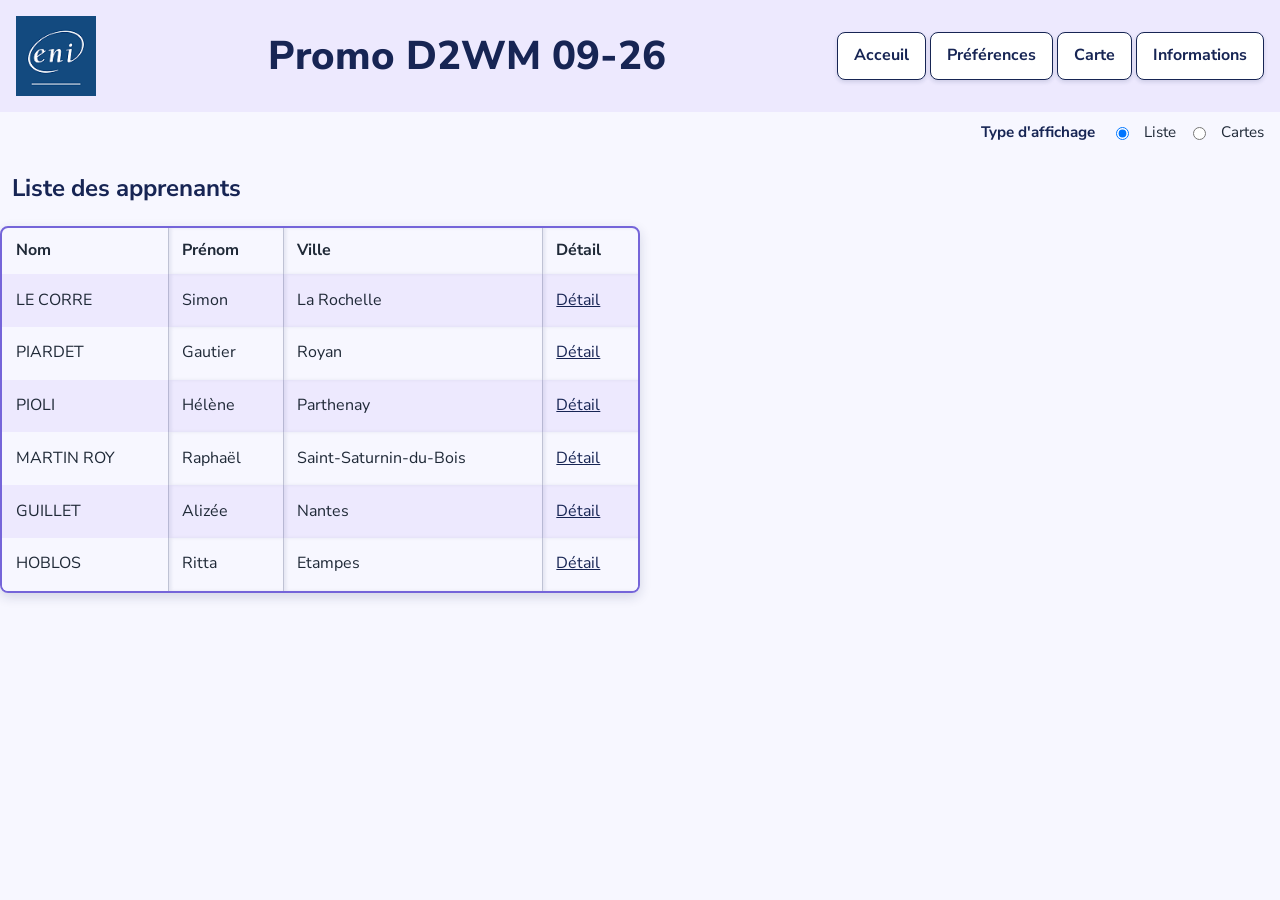
==== html/index.html @ 589a6260 "Ajout initial du site web" ====
<!DOCTYPE html>
<html lang="fr">
<head>
    <meta charset="UTF-8">
    <meta name="viewport" content="width=device-width, initial-scale=1.0">
    <title>PromoENI - Acceuil</title>
    <link rel="stylesheet" href="../css/style.css">
    <link href="https://fonts.googleapis.com/css2?family=Nunito+Sans:wght@400;600;700;800&display=swap" rel="stylesheet">
</head>

<body>

    <header>

        <img src="../images/logo.png" alt="Logo ENI" title="Logo ENI">

        <h1 class="site-title">Promo D2WM 09-26</h1>

        <nav>
            <a href="index.html">Acceuil</a>
            <a href="préférences.html">Préférences</a>
            <a href="carte.html">Carte</a>
            <a href="information.html">Informations</a>
        </nav>
    </header>

        
        <form>
            <fieldset>
                <legend>Type d'affichage</legend>

                <input type="radio" id="Liste" name="affichage" value="liste" checked>
                <label for="Liste">Liste</label>

                <input type="radio" id="Cartes" name="affichage" value="cartes">
                <label for="Cartes">Cartes</label>
            </fieldset>
        </form>

    <main>

        <h2 id="titreListe">Liste des apprenants</h2>

        <div id="conteneurTableau" class="table-responsive">
            <table class="table-apprenants">
                <thead>
                    <tr>
                        <th scope="col">Nom</th>
                        <th scope="col">Prénom</th>
                        <th scope="col">Ville</th>
                        <th scope="col">Détail</th>
                    </tr>
                </thead>
                <tbody id="listeApprenants"></tbody>
            </table>
        </div>

        <section id="cartesApprenants" class="grille-apprenants" hidden>
        </section>

    </main>

    <div id="modalApprenant" class="modal-apprenant" hidden>

        <h2 id="titreModal">Fiche de l'apprenant</h2>

        <div class="contenu-identite-modal">
            <img id="avatarModal" class="avatar-modal" src="../images/avatar.png" alt="Avatar par défaut">

            <dl class="informations-modal">
                <div>
                    <dt>Nom</dt>
                    <dd id="nomModal"></dd>
                
                    <dt>Prénom</dt>
                    <dd id="prenomModal"></dd>
                </div>
                <div>
                    <dt>Ville</dt>
                    <dd id="villeModal"></dd>
                </div>
            </dl>
        </div>

        <section class="anecdote-modal">
            <h3 id="titreAnecdoteModal">Anecdote sur l'apprenant</h3>
            <p id="texteAnecdoteModal"></p>
        </section>
    </div>

     <script src="../js/index.js"></script>
     <script src="../js/theme.js"></script>

</body>
</html>
---- css/style.css ----
/*-----------------------------------GENERALE----------------------------------------------*/


/* Les dimensions incluent les bordures et les marges internes */

*,
*::before,
*::after {
    box-sizing: border-box;
}

/* Les images restent adaptées à leur conteneur */

img {
    max-width: 100%;
    height: auto;
}

/* Le focus reste visible lors de la navigation au clavier */

:focus {
    outline: 3px solid #6D5AE6;
    outline-offset: 3px;
}

/* Mise en forme générale du site */

body {
    margin: 0;
    background-color: #F7F7FF;
    color: #1F2937;
    font-family: "Nunito Sans", sans-serif;
    line-height: 1.6;
}


/* Titres principaux */


.site-title {
    color: #172554;
    font-size: 2.5rem;
    line-height: 1.2;
    font-weight: 800;
    text-align: center;
    max-width: 100%;
}


@media (max-width: 40rem) {
    .site-title {
        font-size: 2rem;
    }
}

h1 {
    color: #172554;
    font-size: 2rem;
    line-height: 1.3;
    font-weight: 800;
    text-align: center;
    max-width: 100%;
}

h2 {
    color: #172554;
    font-size: 1.5rem;
    line-height: 1.4;
    font-weight: 700;
}

main > h2 {
    margin-left: 0.75rem;
}

/* En-tête du site */
header {
    display: flex;
    flex-wrap: wrap;
    align-items: center;
    justify-content: space-between;
    gap: 1rem;
    padding: 1rem;
    background-color: #EDE9FE;
}

/* Logo ENI */
header img {
    display: block;
    width: 5rem;
    height: auto;
    flex-shrink: 0;
}

/* Titre du site */
header .site-title {
    margin: 0;
    flex: 1 1 12rem;
    text-align: center;
}

/* Liens du menu et lien de retour présentés comme des boutons */
header nav a,
.lien-navigation {
    font-family: inherit;
    font-size: inherit;
    cursor: pointer;
    display: inline-block;
    padding: 0.625rem 1rem;
    color: #172554;
    background-color: #FFFFFF;
    border: 1px solid #172554;
    border-radius: 0.5rem;
    box-shadow: 0 2px 4px rgba(23, 37, 84, 0.15);
    font-weight: 700;
    text-decoration: none;
    transition: background-color 0.2s ease,
                color 0.2s ease,
                box-shadow 0.2s ease;
}

/* Même effet au survol pour les deux types de liens */
header nav a:hover,
.lien-navigation:hover {
    background-color: #172554;
    color: #FFFFFF;
    box-shadow: 0 4px 8px rgba(23, 37, 84, 0.25);
}

/* Même contour de focus pour la navigation au clavier */
header nav a:focus,
.lien-navigation:focus {
    outline: 3px solid #6D5AE6;
    outline-offset: 3px;
}


/*----------------------------------------PAGE ACCEUIL-------------------------------------*/


/* Zone du choix d'affichage */
form {
    display: flex;
    justify-content: flex-end;
    padding: 0.5rem 1rem;
}

/* Groupe sans bordure */
form fieldset {
    display: flex;
    flex-wrap: wrap;
    align-items: center;
    gap: 0.75rem;
    margin: 0;
    padding: 0;
    border: none;
    min-width: 0;
}

/* Intitulé du groupe */
form legend {
    float: left;
    width: auto;
    margin-right: 0.25rem;
    padding: 0;
    color: #172554;
    font-size: 0.95rem;
    font-weight: 700;
}

/* Libellés */
form label {
    cursor: pointer;
    font-size: 0.95rem;
}

/* Focus visible au clavier */
form input[type="radio"]:focus {
    outline: 3px solid #6D5AE6;
    outline-offset: 3px;
}


/* Formulaire des préférences */
#formPreferences {
    display: flex;
    flex-direction: column;
    gap: 1.5rem;
    width: min(100% - 2rem, 32rem);
    margin: 1.5rem auto;
}

/* Chaque rubrique possède deux colonnes identiques */
#formPreferences .preference-row {
    display: grid;
    grid-template-columns: 1fr 1fr;
    align-items: start;
    column-gap: 1rem;
    width: 100%;
    min-width: 0;
    margin: 0;
    padding: 0;
    border: none;
}

/* Intitulés alignés à gauche */
#formPreferences .preference-row > label,
#formPreferences .preference-row > legend {
    grid-column: 1;
    margin: 0;
    padding: 0;
    color: #172554;
    font-size: 1rem;
    font-weight: 700;
}

/* Le menu et les choix occupent la même colonne */
#formPreferences select,
#formPreferences .preference-choices {
    grid-column: 2;
    min-width: 0;
}

/* Espacement des choix radio */
#formPreferences .preference-choices {
    display: flex;
    flex-direction: column;
    gap: 0.75rem;
}

#formPreferences label {
    cursor: pointer;
}

/* Focus visible au clavier */
#formPreferences input:focus,
#formPreferences select:focus {
    outline: 3px solid #6D5AE6;
    outline-offset: 3px;
}

/* Sur les petits écrans, conserver une mise en page lisible */
@media (max-width: 30rem) {
    #formPreferences .preference-row {
        grid-template-columns: 1fr;
        row-gap: 0.5rem;
    }

    #formPreferences .preference-row > label,
    #formPreferences .preference-row > legend,
    #formPreferences select,
    #formPreferences .preference-choices {
        grid-column: 1;
    }
}

/* Encadre le tableau et lui ajoute une ombre douce */
.table-responsive {
    width: 50%;
    border: 2px solid #7565D9;
    border-radius: 0.5rem;
    box-shadow: 0 0.25rem 0.75rem rgba(23, 37, 84, 0.16);
    overflow: hidden;
}

/* Fait remplir au tableau son conteneur */
.table-apprenants {
    width: 100%;
    border-collapse: separate;
    border-spacing: 0;
}

/* Aère le contenu et aligne le texte à gauche */
.table-apprenants th,
.table-apprenants td {
    padding: 0.65rem 0.85rem;
    text-align: left;
}

/* Sépare verticalement les colonnes avec une ombre discrète */
.table-apprenants th + th,
.table-apprenants td + td {
    border-left: 1px solid rgba(23, 37, 84, 0.25);
    box-shadow: inset 0.15rem 0 0.2rem rgba(23, 37, 84, 0.08);
}

/* Alterne les fonds des lignes sans ajouter de lignes horizontales */
.table-apprenants tbody tr:nth-child(odd) {
    background-color: #EDE9FE;
}

/* Garde une ligne claire entre deux lignes lavande */
.table-apprenants tbody tr:nth-child(even) {
    background-color: #F7F7FF;
}

/* Sur petit écran, le tableau prend toute la largeur disponible */
@media (max-width: 48rem) {
    .table-responsive {
        width: 100%;
    }
}

/* Cache la présentation qui n'est pas sélectionnée */
#conteneurTableau[hidden],
#cartesApprenants[hidden] {
    display: none;
}

/* Affiche trois cartes par ligne */
.grille-apprenants {
    width: 100%;
    display: grid;
    grid-template-columns: 1fr 1fr 1fr;
    gap: 0.75rem;
    padding: 0.75rem;
    box-sizing: border-box;
}

/* Donne à chaque apprenant la forme d'une petite carte */
.carte-apprenant {
    min-width: 0;
    padding: 0.75rem;
    color: #1F2937;
    background-color: #F7F7FF;
    border: 2px solid #7565D9;
    border-radius: 1rem;
    box-shadow: 0 0.2rem 0.5rem rgba(23, 37, 84, 0.12);
    text-align: center;
}

/* Réduit l'espace autour du nom et de la ville */
.carte-apprenant h3,
.carte-apprenant p {
    margin: 0 0 0.4rem;
}

/* Présente le lien Détail comme un petit bouton */
.carte-apprenant .lien-detail-carte {
    display: inline-block;
    padding: 0.25rem 0.55rem;
    color: #172554;
    border: 1px solid #7565D9;
    border-radius: 0.35rem;
    text-decoration: none;
    box-shadow: 0 0.12rem 0.2rem rgba(23, 37, 84, 0.14);
}

/* Passe à trois cartes par ligne sur un écran plus étroit */
@media (max-width: 42rem) {
    .grille-apprenants {
        grid-template-columns: 1fr 1fr 1fr;
    }
}

/* Passe à deux cartes par ligne sur téléphone */
@media (max-width: 28rem) {
    .grille-apprenants {
        grid-template-columns: 1fr 1fr;
    }
}

/* N'affiche qu'une carte par ligne sur un écran très étroit */
@media (max-width: 20rem) {
    .grille-apprenants {
        grid-template-columns: 1fr;
    }
}

/*-------------------------PAGE INFORMATIONS-----------------------------------------------*/

/* Ajoute de l'espace autour du contenu de cette page uniquement */
.page-informations {
    padding: clamp(1rem, 3vw, 2rem);
}

[id="texteDescription"] {
    font-style: italic;
}

/* Met les deux phrases en gras et réduit légèrement leur taille */
.mise-en-avant-description {
    font-weight: 800;
    font-size: 0.9em;
}

/* Centre le titre et les deux informations générales */
.page-informations > h1,
.page-informations > p {
    text-align: center;
}

/* Place les deux blocs côte à côte avec un espace égal entre eux */
.contenu-informations {
    display: grid;
    grid-template-columns: 1fr 1fr;
    gap: 1rem;
    width: 100%;
    max-width: 70rem;
    margin: 2rem auto;
}

/* La section contient le titre et le cadre, sans dessiner elle-même de cadre */
.bloc-information {
    min-width: 0;
}

/* Place le titre au-dessus du cadre */
.bloc-information h2 {
    margin: 0 0 0.5rem;
    color: #172554;
}

/* Encadre uniquement le contenu situé sous le titre */
.cadre-information {
    padding: 1rem;
    background-color: #FFFFFF;
    border: 2px solid #7565D9;
    border-radius: 0.75rem;
    box-shadow: 0 4px 10px rgba(23, 37, 84, 0.12);
}

/* Centre le lien de retour sous les deux blocs */
.footer-informations {
    display: flex;
    justify-content: center;
    padding: 0 1rem 1.5rem;
}

/* Empile les blocs quand l'écran est étroit */
@media (max-width: 42rem) {
    .contenu-informations {
        grid-template-columns: 1fr;
    }
}

/*--------------------------------------PAGE PREFERENCES-----------------------------------*/

/* Centre les actions en bas de la page Préférences */
.footer-preferences {
    display: flex;
    flex-wrap: wrap;
    justify-content: center;
    align-items: center;
    gap: 0.75rem;
    padding: 1rem;
}

/* Utilise aussi les couleurs sombres pour les contrôles du navigateur */
/* Assombrit le fond général et éclaircit le texte */
html[data-theme="sombre"] body {
    background-color: #111827;
    color: #F3F4F6;
}

/* Éclaircit les titres et les intitulés qui avaient une couleur foncée fixe */
html[data-theme="sombre"] h1,
html[data-theme="sombre"] h2,
html[data-theme="sombre"] .site-title,
html[data-theme="sombre"] .bloc-information h2,
html[data-theme="sombre"] #formPreferences .preference-row > label,
html[data-theme="sombre"] #formPreferences .preference-row > legend,
html[data-theme="sombre"] form legend {
    color: #EDE9FE;
}

/* Donne un fond sombre à l'en-tête */
html[data-theme="sombre"] header {
    background-color: #1F2937;
}

/* Adapte les liens du menu et les boutons communs au fond sombre */
html[data-theme="sombre"] header nav a,
html[data-theme="sombre"] .lien-navigation {
    color: #F9FAFB;
    background-color: #312E81;
    border-color: #A78BFA;
}

/* Garde un contraste visible au survol */
html[data-theme="sombre"] header nav a:hover,
html[data-theme="sombre"] .lien-navigation:hover {
    color: #111827;
    background-color: #A78BFA;
}

/* Éclaircit les liens ordinaires, comme ceux des ressources utiles */
html[data-theme="sombre"] a:not(.lien-navigation):not(.lien-detail-carte) {
    color: #C4B5FD;
}

/* Habille les cadres d'information et les cartes d'apprenants */
html[data-theme="sombre"] .cadre-information,
html[data-theme="sombre"] .carte-apprenant {
    color: #F3F4F6;
    background-color: #1F2937;
    border-color: #8B7CF6;
}

/* Assombrit le cadre du tableau et ses lignes alternées */
html[data-theme="sombre"] .table-responsive {
    background-color: #1F2937;
    border-color: #8B7CF6;
}

html[data-theme="sombre"] .table-apprenants tbody tr:nth-child(odd) {
    color: #F3F4F6;
    background-color: #374151;
}

html[data-theme="sombre"] .table-apprenants tbody tr:nth-child(even) {
    color: #F3F4F6;
    background-color: #1F2937;
}

/* Rend les séparations entre les colonnes visibles sur fond sombre */
html[data-theme="sombre"] .table-apprenants th + th,
html[data-theme="sombre"] .table-apprenants td + td {
    border-left-color: rgba(203, 213, 225, 0.35);
    box-shadow: inset 0.15rem 0 0.2rem rgba(0, 0, 0, 0.2);
}

/* Adapte le petit lien Détail dans les cartes */
html[data-theme="sombre"] .carte-apprenant .lien-detail-carte {
    color: #EDE9FE;
    background-color: #312E81;
    border-color: #A78BFA;
}

/* Assure la lisibilité du menu déroulant des préférences */
html[data-theme="sombre"] #formPreferences select {
    color: #F9FAFB;
    background-color: #1F2937;
    border: 1px solid #8B7CF6;
}

/*-------------------------------PAGE CARTE------------------------------------------------*/


/* Centre la carte et adapte ses dimensions à l'écran */
#map {
    width: calc(100% - 2rem);
    max-width: 60rem;
    height: clamp(18rem, 60vh, 34rem);
    margin: 2rem auto;
    border: 2px solid #7565D9;
    border-radius: 0.75rem;
    overflow: hidden;
}

/* Agrandit les boutons de zoom pour faciliter leur utilisation au toucher */
#map .leaflet-control-zoom a {
    min-width: 44px;
    min-height: 44px;
    line-height: 44px;
    font-size: 1.4rem;
}

/* Rend visible le focus quand on navigue au clavier */
#map:focus,
#map .leaflet-control a:focus {
    outline: 3px solid #6D5AE6;
    outline-offset: 3px;
}


/*-----------------------------------MODAL----------------------------------*/

/* Présente le bouton Détail du tableau comme un lien cliquable */
.bouton-detail {
    padding: 0.2rem 0;
    color: #172554;
    background: transparent;
    border: 0;
    font: inherit;
    text-decoration: underline;
    cursor: pointer;
}

/* Souligne davantage le bouton Détail au survol */
.bouton-detail:hover {
    font-weight: 700;
}

/* Affiche la fiche au centre de la page */
.modal-apprenant {
    position: fixed;
    top: 50%;
    left: 50%;
    transform: translate(-50%, -50%);
    z-index: 1000;
    width: min(90vw, 38rem);
    max-width: calc(100vw - 1rem);
    max-height: calc(100vh - 1rem);
    margin: 0;
    padding: 1rem;
    color: #1F2937;
    background-color: #FFFFFF;
    border: 2px solid #7565D9;
    border-radius: 0.75rem;
    box-shadow: 0 1rem 3rem rgba(0, 0, 0, 0.25);
    overflow-y: auto;
}

.modal-apprenant[hidden] {
    display: none;
}

/* Place l'avatar à gauche et les informations à droite */
.contenu-identite-modal {
    display: grid;
    grid-template-columns: 8rem 1fr;
    align-items: start;
    gap: 1.25rem;
}

/* Affiche l'avatar dans un cadre carré */
.avatar-modal {
    display: block;
    width: 100%;
    aspect-ratio: 1;
    background-color: #EDE9FE;
    border-radius: 0.5rem;
}

/* Organise les informations de l'apprenant en lignes */
.informations-modal {
    display: grid;
    gap: 0.75rem;
    margin: 0;
}

/* Aligne chaque intitulé avec sa valeur */
.informations-modal div {
    display: grid;
    grid-template-columns: 5rem 1fr;
    gap: 0.5rem;
}

/* Met en évidence les intitulés Nom, Prénom et Ville */
.informations-modal dt,
.anecdote-modal h3 {
    color: #172554;
    font-weight: 700;
}

/* Permet aux valeurs longues de revenir à la ligne */
.informations-modal dd {
    min-width: 0;
    margin: 0;
}

/* Sépare l'anecdote des informations principales */
.anecdote-modal {
    margin-top: 1.25rem;
}

/* Encadre le texte de l'anecdote */
.anecdote-modal p {
    min-height: 5rem;
    margin: 0;
    padding: 1rem;
    background-color: #F7F7FF;
    border: 1px solid #7565D9;
    border-radius: 0.5rem;
}

/* Adapte les couleurs du panneau au thème sombre */
html[data-theme="sombre"] .modal-apprenant {
    color: #F3F4F6;
    background-color: #1F2937;
    border-color: #8B7CF6;
}

/* Adapte les intitulés et le titre de l'anecdote au thème sombre */
html[data-theme="sombre"] .informations-modal dt,
html[data-theme="sombre"] .anecdote-modal h3 {
    color: #EDE9FE;
}

/* Adapte le cadre de l'anecdote au thème sombre */
html[data-theme="sombre"] .anecdote-modal p {
    background-color: #111827;
    border-color: #8B7CF6;
}

/* Réduit la largeur de l'avatar sur les petits écrans */
@media (max-width: 30rem) {
    .contenu-identite-modal {
        grid-template-columns: 5.5rem 1fr;
        gap: 0.75rem;
    }

    .informations-modal div {
        grid-template-columns: 4.5rem 1fr;
        gap: 0.35rem;
    }
}

/* Empile l'avatar et les informations sur les écrans très étroits */
@media (max-width: 22rem) {
    .contenu-identite-modal {
        grid-template-columns: 1fr;
    }

    .avatar-modal {
        width: 7rem;
    }
}
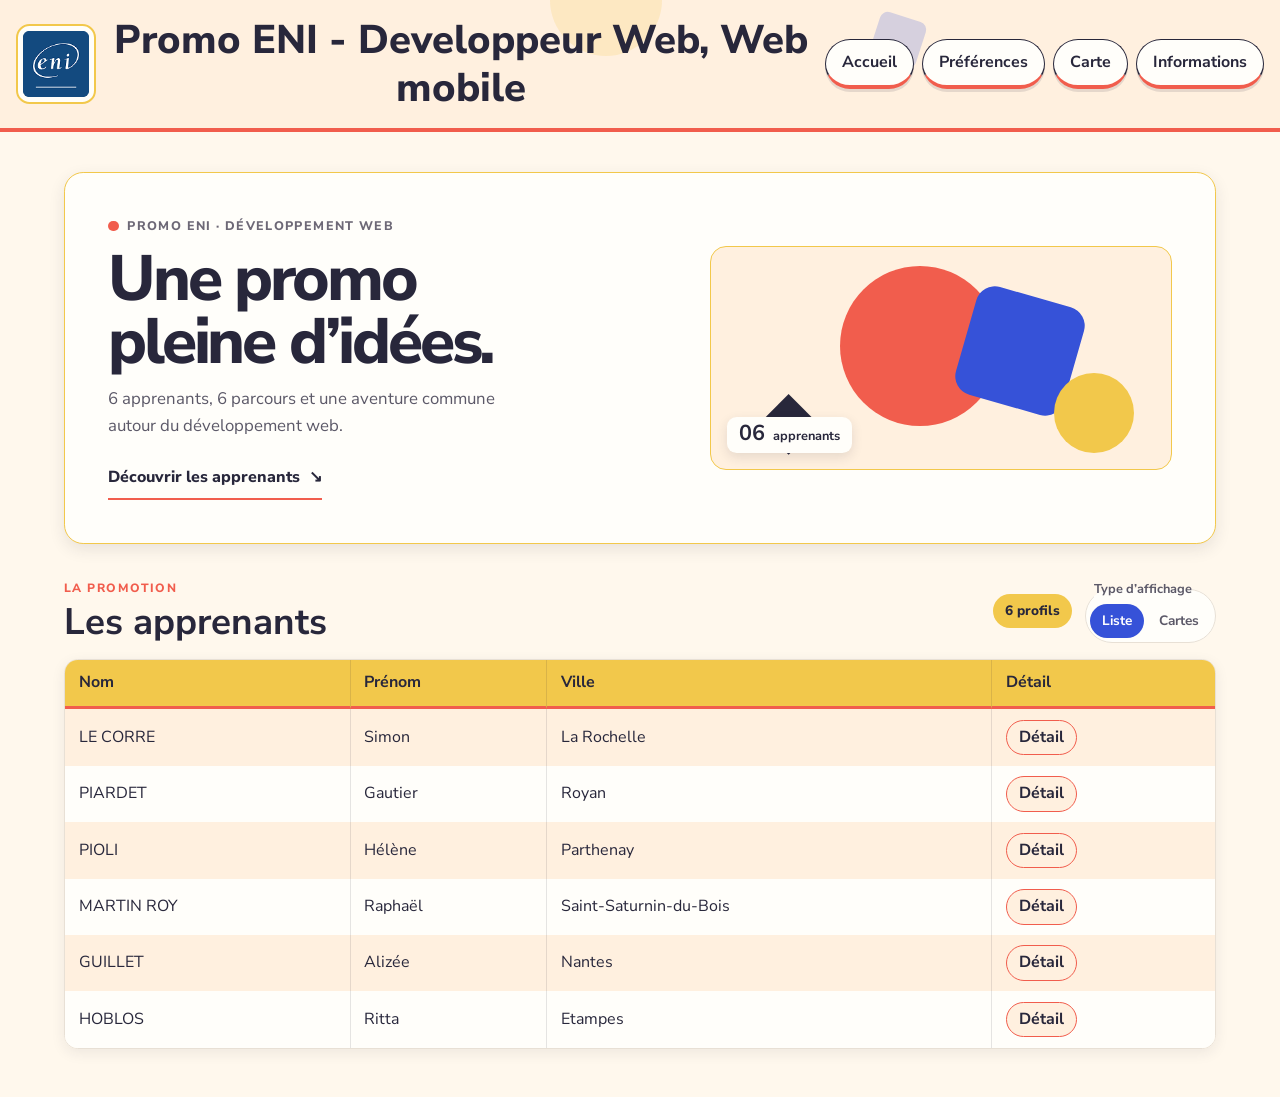
==== commit 851b070a: "Mise a jour final de PromoENI" ====
--- a/html/index.html
+++ b/html/index.html
@@ -3,7 +3,7 @@
 <head>
     <meta charset="UTF-8">
     <meta name="viewport" content="width=device-width, initial-scale=1.0">
-    <title>PromoENI - Acceuil</title>
+    <title>PromoENI - Accueil</title>
     <link rel="stylesheet" href="../css/style.css">
     <link href="https://fonts.googleapis.com/css2?family=Nunito+Sans:wght@400;600;700;800&display=swap" rel="stylesheet">
 </head>
@@ -14,48 +14,108 @@
 
         <img src="../images/logo.png" alt="Logo ENI" title="Logo ENI">
 
-        <h1 class="site-title">Promo D2WM 09-26</h1>
+        <h1 class="site-title">Chargement de la promotion...</h1>
 
-        <nav>
-            <a href="index.html">Acceuil</a>
+        <nav aria-label="Navigation principale">
+
+            <a href="index.html" aria-current="page">Accueil</a>
             <a href="préférences.html">Préférences</a>
             <a href="carte.html">Carte</a>
             <a href="information.html">Informations</a>
+
         </nav>
+
     </header>
 
-        
-        <form>
-            <fieldset>
-                <legend>Type d'affichage</legend>
+    <main class="page-content">
 
-                <input type="radio" id="Liste" name="affichage" value="liste" checked>
-                <label for="Liste">Liste</label>
+        <section class="hero" aria-labelledby="titre-introduction">
 
-                <input type="radio" id="Cartes" name="affichage" value="cartes">
-                <label for="Cartes">Cartes</label>
-            </fieldset>
-        </form>
+            <div class="hero-copy">
 
-    <main>
+                <p class="eyebrow"><span class="eyebrow-dot" aria-hidden="true"></span>Promo ENI · Développement web</p>
 
-        <h2 id="titreListe">Liste des apprenants</h2>
+                <h2 id="titre-introduction">Une promo pleine d’idées.</h2>
 
-        <div id="conteneurTableau" class="table-responsive">
-            <table class="table-apprenants">
-                <thead>
-                    <tr>
-                        <th scope="col">Nom</th>
-                        <th scope="col">Prénom</th>
-                        <th scope="col">Ville</th>
-                        <th scope="col">Détail</th>
-                    </tr>
-                </thead>
-                <tbody id="listeApprenants"></tbody>
-            </table>
-        </div>
+                <p><span id="nombreIntro">6</span> apprenants, <span id="nombreParcours">6</span> parcours et une aventure commune autour du développement web.</p>
 
-        <section id="cartesApprenants" class="grille-apprenants" hidden>
+                <a class="hero-cta" href="#section-apprenants">Découvrir les apprenants <span aria-hidden="true">↘</span></a>
+
+            </div>
+
+            <div class="hero-art">
+
+                <span class="shape shape-orb" aria-hidden="true"></span>
+                <span class="shape shape-block" aria-hidden="true"></span>
+                <span class="shape shape-sun" aria-hidden="true"></span>
+                <span class="shape shape-diamond" aria-hidden="true"></span>
+
+                <div class="art-caption"><strong id="nombreApprenantsHero">06</strong><span>apprenants</span></div>
+
+            </div>
+
+        </section>
+
+        <section class="roster" id="section-apprenants" aria-labelledby="titreListe">
+
+            <div class="section-head">
+
+                <div>
+
+                    <p class="section-kicker">La promotion</p>
+
+                    <h2 id="titreListe">Les apprenants</h2>
+
+                </div>
+
+                <div class="roster-meta">
+
+                    <span class="count-pill"><span id="nombreProfils">6</span> profils</span>
+
+                    <form class="form-affichage">
+
+                        <fieldset class="view-toggle">
+
+                            <legend>Type d’affichage</legend>
+
+                            <input type="radio" id="Liste" name="affichage" value="liste" checked>
+                            <label for="Liste">Liste</label>
+
+                            <input type="radio" id="Cartes" name="affichage" value="cartes">
+                            <label for="Cartes">Cartes</label>
+
+                        </fieldset>
+
+                    </form>
+
+                </div>
+
+            </div>
+
+            <div id="conteneurTableau" class="table-responsive">
+
+                <table class="table-apprenants">
+
+                    <thead>
+
+                        <tr>
+
+                            <th scope="col">Nom</th>
+                            <th scope="col">Prénom</th>
+                            <th scope="col">Ville</th>
+                            <th scope="col">Détail</th>
+
+                        </tr>
+                    </thead>
+
+                    <tbody id="listeApprenants"></tbody>
+
+                </table>
+
+            </div>
+
+            <section id="cartesApprenants" class="grille-apprenants" aria-label="Cartes des apprenants" hidden></section>
+
         </section>
 
     </main>
@@ -68,28 +128,45 @@
             <img id="avatarModal" class="avatar-modal" src="../images/avatar.png" alt="Avatar par défaut">
 
             <dl class="informations-modal">
+
                 <div>
+
                     <dt>Nom</dt>
                     <dd id="nomModal"></dd>
-                
+
                     <dt>Prénom</dt>
                     <dd id="prenomModal"></dd>
+
                 </div>
+
                 <div>
+
                     <dt>Ville</dt>
                     <dd id="villeModal"></dd>
+
                 </div>
+
             </dl>
+
         </div>
 
         <section class="anecdote-modal">
+
             <h3 id="titreAnecdoteModal">Anecdote sur l'apprenant</h3>
+
             <p id="texteAnecdoteModal"></p>
+
         </section>
+
     </div>
 
-     <script src="../js/index.js"></script>
-     <script src="../js/theme.js"></script>
+
+    <script src="../js/index.js"></script>
+    <script src="../js/theme.js"></script>
+    <script src="../js/promo.js"></script>
 
 </body>
+
 </html>
+
+
--- a/css/style.css
+++ b/css/style.css
@@ -20,7 +20,7 @@
 /* Le focus reste visible lors de la navigation au clavier */
 
 :focus {
-    outline: 3px solid #6D5AE6;
+    outline: 3px solid #3652D8;
     outline-offset: 3px;
 }
 
@@ -28,8 +28,8 @@
 
 body {
     margin: 0;
-    background-color: #F7F7FF;
-    color: #1F2937;
+    background-color: #FFF8ED;
+    color: #28273B;
     font-family: "Nunito Sans", sans-serif;
     line-height: 1.6;
 }
@@ -39,7 +39,7 @@
 
 
 .site-title {
-    color: #172554;
+    color: #28273B;
     font-size: 2.5rem;
     line-height: 1.2;
     font-weight: 800;
@@ -55,7 +55,7 @@
 }
 
 h1 {
-    color: #172554;
+    color: #28273B;
     font-size: 2rem;
     line-height: 1.3;
     font-weight: 800;
@@ -64,14 +64,14 @@
 }
 
 h2 {
-    color: #172554;
+    color: #28273B;
     font-size: 1.5rem;
     line-height: 1.4;
     font-weight: 700;
 }
 
 main > h2 {
-    margin-left: 0.75rem;
+    margin-left: 0;
 }
 
 /* En-tête du site */
@@ -82,7 +82,44 @@
     justify-content: space-between;
     gap: 1rem;
     padding: 1rem;
-    background-color: #EDE9FE;
+    position: relative;
+    overflow: hidden;
+    background-color: #FFF0DF;
+    border-bottom: 4px solid #F15D4D;
+}
+
+header::before,
+header::after {
+    content: "";
+    position: absolute;
+    z-index: 0;
+    opacity: 0.2;
+}
+
+header::before {
+    top: -3.5rem;
+    left: 43%;
+    width: 7rem;
+    height: 7rem;
+    border-radius: 50%;
+    background-color: #F2C84B;
+}
+
+header::after {
+    top: 1rem;
+    right: 28%;
+    width: 3rem;
+    height: 3rem;
+    border-radius: 0.5rem;
+    background-color: #3652D8;
+    transform: rotate(18deg);
+}
+
+header > img,
+header > .site-title,
+header > nav {
+    position: relative;
+    z-index: 1;
 }
 
 /* Logo ENI */
@@ -91,13 +128,23 @@
     width: 5rem;
     height: auto;
     flex-shrink: 0;
+    padding: 0.3rem;
+    background-color: #FFFEFA;
+    border: 2px solid #F2C84B;
+    border-radius: 0.85rem;
 }
 
 /* Titre du site */
 header .site-title {
     margin: 0;
     flex: 1 1 12rem;
-    text-align: center;
+}
+
+header nav {
+    display: flex;
+    flex-wrap: wrap;
+    justify-content: center;
+    gap: 0.5rem;
 }
 
 /* Liens du menu et lien de retour présentés comme des boutons */
@@ -108,11 +155,12 @@
     cursor: pointer;
     display: inline-block;
     padding: 0.625rem 1rem;
-    color: #172554;
-    background-color: #FFFFFF;
-    border: 1px solid #172554;
-    border-radius: 0.5rem;
-    box-shadow: 0 2px 4px rgba(23, 37, 84, 0.15);
+    color: #28273B;
+    background-color: #FFFEFA;
+    border: 1px solid #28273B;
+    border-bottom: 4px solid #F15D4D;
+    border-radius: 999px;
+    box-shadow: 0 3px 0 rgba(40, 39, 59, 0.12);
     font-weight: 700;
     text-decoration: none;
     transition: background-color 0.2s ease,
@@ -123,17 +171,12 @@
 /* Même effet au survol pour les deux types de liens */
 header nav a:hover,
 .lien-navigation:hover {
-    background-color: #172554;
+    background-color: #3652D8;
     color: #FFFFFF;
-    box-shadow: 0 4px 8px rgba(23, 37, 84, 0.25);
-}
-
-/* Même contour de focus pour la navigation au clavier */
-header nav a:focus,
-.lien-navigation:focus {
-    outline: 3px solid #6D5AE6;
-    outline-offset: 3px;
-}
+    border-color: #3652D8;
+    box-shadow: 0 4px 8px rgba(40, 39, 59, 0.2);
+}
+
 
 
 /*----------------------------------------PAGE ACCEUIL-------------------------------------*/
@@ -164,9 +207,17 @@
     width: auto;
     margin-right: 0.25rem;
     padding: 0;
-    color: #172554;
+    color: #28273B;
     font-size: 0.95rem;
     font-weight: 700;
+}
+
+form:not(#formPreferences) fieldset {
+    padding: 0.5rem 0.9rem;
+    background-color: #FFFEFA;
+    border: 1px solid #E8E0D5;
+    border-radius: 999px;
+    box-shadow: 0 3px 10px rgba(40, 39, 59, 0.08);
 }
 
 /* Libellés */
@@ -175,11 +226,61 @@
     font-size: 0.95rem;
 }
 
-/* Focus visible au clavier */
-form input[type="radio"]:focus {
-    outline: 3px solid #6D5AE6;
-    outline-offset: 3px;
-}
+form:not(#formPreferences) {
+    width: min(100%, 76rem);
+    margin: 0 auto;
+    padding: 0.8rem clamp(1rem, 2.7vw, 2rem);
+}
+
+form:not(#formPreferences) + main,
+main:not(.page-informations) {
+    width: min(100%, 76rem);
+    margin: 0 auto;
+    padding: 0.5rem clamp(1rem, 2.7vw, 2rem) 2rem;
+}
+
+main > h1,
+main > h2,
+.page-informations > h1 {
+    color: #3652D8;
+}
+
+form:not(#formPreferences) + main {
+    position: relative;
+}
+
+form:not(#formPreferences) + main::before,
+form:not(#formPreferences) + main::after {
+    content: "";
+    position: absolute;
+    z-index: 0;
+    opacity: 0.28;
+}
+
+form:not(#formPreferences) + main::before {
+    top: 5rem;
+    right: 1.5rem;
+    width: 10rem;
+    height: 10rem;
+    border-radius: 50%;
+    background-color: #F2C84B;
+}
+
+form:not(#formPreferences) + main::after {
+    top: 12rem;
+    right: 8rem;
+    width: 4rem;
+    height: 4rem;
+    border-radius: 0.75rem;
+    background-color: #3652D8;
+    transform: rotate(18deg);
+}
+
+form:not(#formPreferences) + main > * {
+    position: relative;
+    z-index: 1;
+}
+
 
 
 /* Formulaire des préférences */
@@ -189,6 +290,11 @@
     gap: 1.5rem;
     width: min(100% - 2rem, 32rem);
     margin: 1.5rem auto;
+    padding: 1.5rem;
+    background-color: #FFFEFA;
+    border: 2px solid #3652D8;
+    border-radius: 1rem;
+    box-shadow: 0 0.35rem 1rem rgba(40, 39, 59, 0.1);
 }
 
 /* Chaque rubrique possède deux colonnes identiques */
@@ -210,7 +316,7 @@
     grid-column: 1;
     margin: 0;
     padding: 0;
-    color: #172554;
+    color: #28273B;
     font-size: 1rem;
     font-weight: 700;
 }
@@ -233,12 +339,14 @@
     cursor: pointer;
 }
 
-/* Focus visible au clavier */
-#formPreferences input:focus,
-#formPreferences select:focus {
-    outline: 3px solid #6D5AE6;
-    outline-offset: 3px;
-}
+#formPreferences select {
+    padding: 0.5rem;
+    color: #28273B;
+    background-color: #FFFFFF;
+    border: 1px solid #3652D8;
+    border-radius: 0.5rem;
+}
+
 
 /* Sur les petits écrans, conserver une mise en page lisible */
 @media (max-width: 30rem) {
@@ -257,9 +365,11 @@
 
 /* Encadre le tableau et lui ajoute une ombre douce */
 .table-responsive {
-    width: 50%;
-    border: 2px solid #7565D9;
-    border-radius: 0.5rem;
+    width: 80%;
+    max-width: 72rem;
+    margin: 1rem 0;
+    border: 2px solid #3652D8;
+    border-radius: 0.85rem;
     box-shadow: 0 0.25rem 0.75rem rgba(23, 37, 84, 0.16);
     overflow: hidden;
 }
@@ -278,33 +388,48 @@
     text-align: left;
 }
 
+.table-apprenants th {
+    color: #FFFFFF;
+    background-color: #3652D8;
+    border-bottom: 3px solid #F15D4D;
+}
+
 /* Sépare verticalement les colonnes avec une ombre discrète */
 .table-apprenants th + th,
 .table-apprenants td + td {
-    border-left: 1px solid rgba(23, 37, 84, 0.25);
-    box-shadow: inset 0.15rem 0 0.2rem rgba(23, 37, 84, 0.08);
+    border-left: 1px solid rgba(40, 39, 59, 0.18);
+    box-shadow: none;
 }
 
 /* Alterne les fonds des lignes sans ajouter de lignes horizontales */
 .table-apprenants tbody tr:nth-child(odd) {
-    background-color: #EDE9FE;
+    background-color: #FFF0DF;
 }
 
 /* Garde une ligne claire entre deux lignes lavande */
 .table-apprenants tbody tr:nth-child(even) {
-    background-color: #F7F7FF;
+    background-color: #FFF8ED;
 }
 
 /* Sur petit écran, le tableau prend toute la largeur disponible */
 @media (max-width: 48rem) {
+    header::before,
+    header::after,
+    form:not(#formPreferences) + main::before,
+    form:not(#formPreferences) + main::after {
+        display: none;
+    }
+
     .table-responsive {
         width: 100%;
+        margin-left: 0;
     }
 }
 
 /* Cache la présentation qui n'est pas sélectionnée */
 #conteneurTableau[hidden],
-#cartesApprenants[hidden] {
+#cartesApprenants[hidden],
+.modal-apprenant[hidden] {
     display: none;
 }
 
@@ -313,21 +438,28 @@
     width: 100%;
     display: grid;
     grid-template-columns: 1fr 1fr 1fr;
-    gap: 0.75rem;
-    padding: 0.75rem;
-    box-sizing: border-box;
+    gap: 1rem;
+    padding: 0;
 }
 
 /* Donne à chaque apprenant la forme d'une petite carte */
 .carte-apprenant {
     min-width: 0;
-    padding: 0.75rem;
-    color: #1F2937;
-    background-color: #F7F7FF;
-    border: 2px solid #7565D9;
+    padding: 1rem;
+    color: #28273B;
+    background-color: #FFFEFA;
+    border: 2px solid #3652D8;
     border-radius: 1rem;
     box-shadow: 0 0.2rem 0.5rem rgba(23, 37, 84, 0.12);
     text-align: center;
+}
+
+.carte-apprenant:nth-child(odd) {
+    border-top: 5px solid #F15D4D;
+}
+
+.carte-apprenant:nth-child(even) {
+    border-top: 5px solid #F2C84B;
 }
 
 /* Réduit l'espace autour du nom et de la ville */
@@ -339,19 +471,19 @@
 /* Présente le lien Détail comme un petit bouton */
 .carte-apprenant .lien-detail-carte {
     display: inline-block;
-    padding: 0.25rem 0.55rem;
-    color: #172554;
-    border: 1px solid #7565D9;
-    border-radius: 0.35rem;
+    padding: 0.35rem 0.75rem;
+    color: #FFFFFF;
+    background-color: #3652D8;
+    border: 1px solid #3652D8;
+    border-radius: 999px;
+    font-weight: 700;
     text-decoration: none;
-    box-shadow: 0 0.12rem 0.2rem rgba(23, 37, 84, 0.14);
-}
-
-/* Passe à trois cartes par ligne sur un écran plus étroit */
-@media (max-width: 42rem) {
-    .grille-apprenants {
-        grid-template-columns: 1fr 1fr 1fr;
-    }
+    box-shadow: 0 0.12rem 0.2rem rgba(40, 39, 59, 0.14);
+}
+
+.carte-apprenant .lien-detail-carte:hover {
+    background-color: #F15D4D;
+    border-color: #F15D4D;
 }
 
 /* Passe à deux cartes par ligne sur téléphone */
@@ -372,7 +504,23 @@
 
 /* Ajoute de l'espace autour du contenu de cette page uniquement */
 .page-informations {
+    width: min(100%, 76rem);
+    margin: 0 auto;
     padding: clamp(1rem, 3vw, 2rem);
+}
+
+.page-informations > h1 {
+    color: #3652D8;
+}
+
+#datesFormation,
+#nombreApprenants {
+    display: inline-block;
+    margin: 0.5rem;
+    padding: 0.45rem 1rem;
+    background-color: #FFF0DF;
+    border: 1px solid #F2C84B;
+    border-radius: 999px;
 }
 
 [id="texteDescription"] {
@@ -409,22 +557,31 @@
 /* Place le titre au-dessus du cadre */
 .bloc-information h2 {
     margin: 0 0 0.5rem;
-    color: #172554;
+    color: #F15D4D;
 }
 
 /* Encadre uniquement le contenu situé sous le titre */
 .cadre-information {
     padding: 1rem;
     background-color: #FFFFFF;
-    border: 2px solid #7565D9;
-    border-radius: 0.75rem;
-    box-shadow: 0 4px 10px rgba(23, 37, 84, 0.12);
+    border: 2px solid #3652D8;
+    border-radius: 1rem;
+    box-shadow: 0 0.35rem 1rem rgba(40, 39, 59, 0.1);
+}
+
+.cadre-information a {
+    color: #3652D8;
+}
+
+.cadre-information a:hover {
+    color: #F15D4D;
 }
 
 /* Centre le lien de retour sous les deux blocs */
 .footer-informations {
     display: flex;
     justify-content: center;
+    gap: 0.75rem;
     padding: 0 1rem 1.5rem;
 }
 
@@ -447,92 +604,135 @@
     padding: 1rem;
 }
 
-/* Utilise aussi les couleurs sombres pour les contrôles du navigateur */
-/* Assombrit le fond général et éclaircit le texte */
+#boutonEnregistrer {
+    color: #28273B;
+    background-color: #F2C84B;
+    border: 2px solid #28273B;
+    border-bottom: 4px solid #F15D4D;
+    border-radius: 999px;
+    font-weight: 700;
+}
+
+#boutonEnregistrer:hover {
+    color: #FFFFFF;
+    background-color: #3652D8;
+    border-color: #3652D8;
+}
+
+/* Thème sombre : bleu nuit et accents de la palette Pop géométrique */
 html[data-theme="sombre"] body {
-    background-color: #111827;
-    color: #F3F4F6;
-}
-
-/* Éclaircit les titres et les intitulés qui avaient une couleur foncée fixe */
+    background-color: #050B16;
+    color: #F5F3EC;
+}
+
+html[data-theme="sombre"] :focus {
+    outline-color: #F2C84B;
+}
+
 html[data-theme="sombre"] h1,
 html[data-theme="sombre"] h2,
+html[data-theme="sombre"] h3,
 html[data-theme="sombre"] .site-title,
-html[data-theme="sombre"] .bloc-information h2,
+html[data-theme="sombre"] form legend,
 html[data-theme="sombre"] #formPreferences .preference-row > label,
-html[data-theme="sombre"] #formPreferences .preference-row > legend,
-html[data-theme="sombre"] form legend {
-    color: #EDE9FE;
-}
-
-/* Donne un fond sombre à l'en-tête */
+html[data-theme="sombre"] #formPreferences .preference-row > legend {
+    color: #F5F3EC;
+}
+
 html[data-theme="sombre"] header {
-    background-color: #1F2937;
-}
-
-/* Adapte les liens du menu et les boutons communs au fond sombre */
+    background-color: #081323;
+    border-bottom-color: #F15D4D;
+}
+
 html[data-theme="sombre"] header nav a,
 html[data-theme="sombre"] .lien-navigation {
-    color: #F9FAFB;
-    background-color: #312E81;
-    border-color: #A78BFA;
-}
-
-/* Garde un contraste visible au survol */
+    color: #F5F3EC;
+    background-color: #101F32;
+    border-color: #3652D8;
+    border-bottom-color: #F15D4D;
+}
+
 html[data-theme="sombre"] header nav a:hover,
 html[data-theme="sombre"] .lien-navigation:hover {
-    color: #111827;
-    background-color: #A78BFA;
-}
-
-/* Éclaircit les liens ordinaires, comme ceux des ressources utiles */
+    color: #FFFFFF;
+    background-color: #F15D4D;
+    border-color: #F15D4D;
+}
+
 html[data-theme="sombre"] a:not(.lien-navigation):not(.lien-detail-carte) {
-    color: #C4B5FD;
-}
-
-/* Habille les cadres d'information et les cartes d'apprenants */
+    color: #AFC5F7;
+}
+
 html[data-theme="sombre"] .cadre-information,
-html[data-theme="sombre"] .carte-apprenant {
-    color: #F3F4F6;
-    background-color: #1F2937;
-    border-color: #8B7CF6;
-}
-
-/* Assombrit le cadre du tableau et ses lignes alternées */
+html[data-theme="sombre"] .carte-apprenant,
+html[data-theme="sombre"] #formPreferences {
+    color: #F5F3EC;
+    background-color: #0B192B;
+    border-color: #3652D8;
+}
+
 html[data-theme="sombre"] .table-responsive {
-    background-color: #1F2937;
-    border-color: #8B7CF6;
-}
-
-html[data-theme="sombre"] .table-apprenants tbody tr:nth-child(odd) {
-    color: #F3F4F6;
-    background-color: #374151;
-}
-
+    background-color: #0B192B;
+    border-color: #3652D8;
+}
+
+html[data-theme="sombre"] .table-apprenants tbody tr:nth-child(odd),
 html[data-theme="sombre"] .table-apprenants tbody tr:nth-child(even) {
-    color: #F3F4F6;
-    background-color: #1F2937;
-}
-
-/* Rend les séparations entre les colonnes visibles sur fond sombre */
+    color: #F5F3EC;
+    background-color: #0E1D30;
+}
+
 html[data-theme="sombre"] .table-apprenants th + th,
 html[data-theme="sombre"] .table-apprenants td + td {
-    border-left-color: rgba(203, 213, 225, 0.35);
-    box-shadow: inset 0.15rem 0 0.2rem rgba(0, 0, 0, 0.2);
-}
-
-/* Adapte le petit lien Détail dans les cartes */
+    border-left-color: rgba(245, 243, 236, 0.18);
+    box-shadow: none;
+}
+
+html[data-theme="sombre"] .bouton-detail {
+    color: #F5F3EC;
+    background-color: #101F32;
+    border-color: #F15D4D;
+}
+
 html[data-theme="sombre"] .carte-apprenant .lien-detail-carte {
-    color: #EDE9FE;
-    background-color: #312E81;
-    border-color: #A78BFA;
-}
-
-/* Assure la lisibilité du menu déroulant des préférences */
+    color: #FFFFFF;
+    background-color: #3652D8;
+    border-color: #3652D8;
+}
+
+html[data-theme="sombre"] .carte-apprenant .lien-detail-carte:hover,
+html[data-theme="sombre"] .bouton-detail:hover {
+    color: #FFFFFF;
+    background-color: #F15D4D;
+    border-color: #F15D4D;
+}
+
 html[data-theme="sombre"] #formPreferences select {
-    color: #F9FAFB;
-    background-color: #1F2937;
-    border: 1px solid #8B7CF6;
+    color: #F5F3EC;
+    background-color: #101F32;
+    border-color: #3652D8;
+}
+
+html[data-theme="sombre"] #datesFormation,
+html[data-theme="sombre"] #nombreApprenants {
+    color: #F5F3EC;
+    background-color: #101F32;
+    border-color: #F2C84B;
+}
+
+html[data-theme="sombre"] .cadre-information a {
+    color: #AFC5F7;
+}
+
+html[data-theme="sombre"] .cadre-information a:hover {
+    color: #F15D4D;
+}
+
+html[data-theme="sombre"] .leaflet-popup-content-wrapper,
+html[data-theme="sombre"] .leaflet-popup-tip {
+    color: #F5F3EC;
+    background-color: #0B192B;
+    border-color: #F15D4D;
 }
 
 /*-------------------------------PAGE CARTE------------------------------------------------*/
@@ -544,9 +744,21 @@
     max-width: 60rem;
     height: clamp(18rem, 60vh, 34rem);
     margin: 2rem auto;
-    border: 2px solid #7565D9;
-    border-radius: 0.75rem;
+    border: 3px solid #F15D4D;
+    border-radius: 1rem;
+    box-shadow: 0 0.35rem 1rem rgba(40, 39, 59, 0.14);
     overflow: hidden;
+}
+
+.leaflet-popup-content-wrapper {
+    color: #28273B;
+    background-color: #FFFEFA;
+    border: 2px solid #F15D4D;
+    border-radius: 0.85rem;
+}
+
+.leaflet-popup-tip {
+    background-color: #FFFEFA;
 }
 
 /* Agrandit les boutons de zoom pour faciliter leur utilisation au toucher */
@@ -560,7 +772,7 @@
 /* Rend visible le focus quand on navigue au clavier */
 #map:focus,
 #map .leaflet-control a:focus {
-    outline: 3px solid #6D5AE6;
+    outline: 3px solid #3652D8;
     outline-offset: 3px;
 }
 
@@ -569,18 +781,21 @@
 
 /* Présente le bouton Détail du tableau comme un lien cliquable */
 .bouton-detail {
-    padding: 0.2rem 0;
-    color: #172554;
-    background: transparent;
-    border: 0;
+    padding: 0.25rem 0.75rem;
+    color: #28273B;
+    background-color: #FFF0DF;
+    border: 1px solid #F15D4D;
+    border-radius: 999px;
     font: inherit;
-    text-decoration: underline;
+    font-weight: 700;
+    text-decoration: none;
     cursor: pointer;
 }
 
 /* Souligne davantage le bouton Détail au survol */
 .bouton-detail:hover {
-    font-weight: 700;
+    color: #FFFFFF;
+    background-color: #F15D4D;
 }
 
 /* Affiche la fiche au centre de la page */
@@ -589,23 +804,36 @@
     top: 50%;
     left: 50%;
     transform: translate(-50%, -50%);
-    z-index: 1000;
+    z-index: 1200;
     width: min(90vw, 38rem);
     max-width: calc(100vw - 1rem);
     max-height: calc(100vh - 1rem);
     margin: 0;
     padding: 1rem;
-    color: #1F2937;
+    color: #28273B;
     background-color: #FFFFFF;
-    border: 2px solid #7565D9;
-    border-radius: 0.75rem;
+    border: 3px solid #F15D4D;
+    border-radius: 1rem;
     box-shadow: 0 1rem 3rem rgba(0, 0, 0, 0.25);
     overflow-y: auto;
 }
-
-.modal-apprenant[hidden] {
-    display: none;
-}
+@media (min-width: 80rem) {
+    .modal-apprenant {
+        top: auto;
+        right: 1rem;
+        bottom: 1rem;
+        left: auto;
+        transform: none;
+        width: min(26vw, 24rem);
+        max-height: min(70vh, 40rem);
+    }
+
+    .table-apprenants .bouton-detail {
+        position: relative;
+        z-index: auto;
+    }
+}
+
 
 /* Place l'avatar à gauche et les informations à droite */
 .contenu-identite-modal {
@@ -620,7 +848,7 @@
     display: block;
     width: 100%;
     aspect-ratio: 1;
-    background-color: #EDE9FE;
+    background-color: #FFF0DF;
     border-radius: 0.5rem;
 }
 
@@ -641,7 +869,7 @@
 /* Met en évidence les intitulés Nom, Prénom et Ville */
 .informations-modal dt,
 .anecdote-modal h3 {
-    color: #172554;
+    color: #28273B;
     font-weight: 700;
 }
 
@@ -661,30 +889,28 @@
     min-height: 5rem;
     margin: 0;
     padding: 1rem;
-    background-color: #F7F7FF;
-    border: 1px solid #7565D9;
+    background-color: #FFF8ED;
+    border: 1px solid #3652D8;
     border-radius: 0.5rem;
 }
 
-/* Adapte les couleurs du panneau au thème sombre */
+/* Adapte les couleurs de la fiche au thème sombre */
 html[data-theme="sombre"] .modal-apprenant {
-    color: #F3F4F6;
-    background-color: #1F2937;
-    border-color: #8B7CF6;
-}
-
-/* Adapte les intitulés et le titre de l'anecdote au thème sombre */
+    color: #F5F3EC;
+    background-color: #0B192B;
+    border-color: #3652D8;
+}
+
 html[data-theme="sombre"] .informations-modal dt,
 html[data-theme="sombre"] .anecdote-modal h3 {
-    color: #EDE9FE;
-}
-
-/* Adapte le cadre de l'anecdote au thème sombre */
+    color: #F5F3EC;
+}
+
+html[data-theme="sombre"] .avatar-modal,
 html[data-theme="sombre"] .anecdote-modal p {
-    background-color: #111827;
-    border-color: #8B7CF6;
-}
-
+    background-color: #101F32;
+    border-color: #3652D8;
+}
 /* Réduit la largeur de l'avatar sur les petits écrans */
 @media (max-width: 30rem) {
     .contenu-identite-modal {
@@ -708,3 +934,517 @@
         width: 7rem;
     }
 }
+
+
+
+
+
+/* Accueil : introduction et illustration Pop géométrique */
+main.page-content {
+    width: min(100%, 76rem);
+    margin: 0 auto;
+    padding: 2.5rem clamp(1rem, 2.7vw, 2rem) 3rem;
+}
+
+.hero {
+    display: grid;
+    grid-template-columns: 1.1fr 0.9fr;
+    align-items: center;
+    gap: clamp(1.2rem, 3vw, 2.5rem);
+    min-height: 17rem;
+    margin-bottom: 2.2rem;
+    padding: clamp(1.25rem, 4vw, 2.7rem);
+    background-color: #FFFEFA;
+    border: 1px solid #F2C84B;
+    border-radius: 1.2rem;
+    box-shadow: 0 0.35rem 1rem rgba(40, 39, 59, 0.1);
+}
+
+.hero-copy {
+    position: relative;
+    z-index: 1;
+}
+
+.eyebrow {
+    display: flex;
+    align-items: center;
+    gap: 0.55rem;
+    margin: 0 0 0.75rem;
+    color: #6D6876;
+    font-size: 0.78rem;
+    font-weight: 800;
+    letter-spacing: 0.11em;
+    text-transform: uppercase;
+}
+
+.eyebrow-dot {
+    width: 0.65rem;
+    height: 0.65rem;
+    border-radius: 50%;
+    background-color: #F15D4D;
+}
+
+.hero-copy h2 {
+    max-width: 11ch;
+    margin: 0 0 0.8rem;
+    color: #28273B;
+    font-size: clamp(2.4rem, 5vw, 4.4rem);
+    font-weight: 800;
+    line-height: 0.98;
+    letter-spacing: -0.05em;
+}
+
+.hero-copy > p:not(.eyebrow) {
+    max-width: 43ch;
+    margin: 0 0 1.1rem;
+    color: #5C5968;
+    font-size: 1.05rem;
+}
+
+.hero-cta {
+    display: inline-flex;
+    align-items: center;
+    gap: 0.55rem;
+    padding: 0.45rem 0;
+    color: #28273B;
+    font-weight: 800;
+    text-decoration: none;
+    border-bottom: 2px solid #F15D4D;
+}
+
+.hero-cta:hover {
+    color: #3652D8;
+    border-bottom-color: #3652D8;
+}
+
+.hero-art {
+    min-height: 14rem;
+    position: relative;
+    overflow: hidden;
+    background-color: #FFF0DF;
+    border: 1px solid #F2C84B;
+    border-radius: 1rem;
+}
+
+.shape {
+    position: absolute;
+}
+
+.shape-orb {
+    width: 10rem;
+    height: 10rem;
+    top: 1.2rem;
+    left: 28%;
+    border-radius: 50%;
+    background-color: #F15D4D;
+}
+
+.shape-block {
+    width: 7rem;
+    height: 7rem;
+    top: 3rem;
+    left: 55%;
+    border-radius: 1.2rem;
+    background-color: #3652D8;
+    transform: rotate(16deg);
+}
+
+.shape-sun {
+    width: 5rem;
+    height: 5rem;
+    right: 8%;
+    bottom: 1rem;
+    border-radius: 50%;
+    background-color: #F2C84B;
+}
+
+.shape-diamond {
+    width: 2.7rem;
+    height: 2.7rem;
+    left: 12%;
+    bottom: 1.4rem;
+    background-color: #28273B;
+    transform: rotate(45deg);
+}
+
+.art-caption {
+    position: absolute;
+    left: 1rem;
+    bottom: 1rem;
+    display: flex;
+    align-items: baseline;
+    gap: 0.45rem;
+    padding: 0.4rem 0.75rem;
+    color: #28273B;
+    background-color: #FFFEFA;
+    border-radius: 0.6rem;
+    box-shadow: 0 0.25rem 0.75rem rgba(40, 39, 59, 0.12);
+}
+
+.art-caption strong {
+    font-size: 1.35rem;
+    line-height: 1;
+}
+
+.art-caption span {
+    font-size: 0.8rem;
+    font-weight: 700;
+}
+
+/* Section et choix d’affichage des apprenants */
+.roster {
+    scroll-margin-top: 1rem;
+}
+
+.section-head {
+    display: flex;
+    align-items: end;
+    justify-content: space-between;
+    gap: 1rem;
+    margin-bottom: 1rem;
+}
+
+.section-kicker {
+    margin: 0 0 0.15rem;
+    color: #F15D4D;
+    font-size: 0.75rem;
+    font-weight: 800;
+    letter-spacing: 0.12em;
+    text-transform: uppercase;
+}
+
+.section-head h2 {
+    margin: 0;
+    color: #28273B;
+    font-size: clamp(1.7rem, 3vw, 2.3rem);
+    line-height: 1.15;
+}
+
+.roster-meta {
+    display: flex;
+    align-items: center;
+    justify-content: flex-end;
+    gap: 0.8rem;
+}
+
+.count-pill {
+    display: inline-block;
+    padding: 0.4rem 0.75rem;
+    color: #28273B;
+    background-color: #F2C84B;
+    border-radius: 999px;
+    font-size: 0.85rem;
+    font-weight: 800;
+    white-space: nowrap;
+}
+
+.form-affichage {
+    width: auto;
+    margin: 0;
+    padding: 0;
+}
+
+.view-toggle {
+    display: flex;
+    align-items: center;
+    gap: 0.2rem;
+    margin: 0;
+    padding: 0.25rem;
+    background-color: #FFFEFA;
+    border: 1px solid #E8E0D5;
+    border-radius: 999px;
+}
+
+.view-toggle legend {
+    float: none;
+    width: auto;
+    margin: 0 0.45rem 0 0.25rem;
+    padding: 0;
+    color: #5C5968;
+    font-size: 0.8rem;
+    font-weight: 700;
+}
+
+.view-toggle input {
+    position: absolute;
+    width: 1px;
+    height: 1px;
+    overflow: hidden;
+    opacity: 0;
+}
+
+.view-toggle label {
+    padding: 0.4rem 0.75rem;
+    color: #5C5968;
+    border-radius: 999px;
+    font-size: 0.85rem;
+    font-weight: 700;
+}
+
+.view-toggle input:checked + label {
+    color: #FFFFFF;
+    background-color: #3652D8;
+}
+
+.view-toggle input:focus + label {
+    outline: 3px solid #F15D4D;
+    outline-offset: 2px;
+}
+
+.table-responsive {
+    width: 100%;
+    max-width: none;
+    margin: 0;
+    border: 1px solid #E8E0D5;
+    border-radius: 0.85rem;
+    box-shadow: 0 0.25rem 0.85rem rgba(40, 39, 59, 0.08);
+}
+
+.table-apprenants th {
+    color: #28273B;
+    background-color: #F2C84B;
+    border-bottom: 3px solid #F15D4D;
+}
+
+.table-apprenants td {
+    background-color: #FFFEFA;
+}
+
+.table-apprenants tbody tr:nth-child(odd) td {
+    background-color: #FFF0DF;
+}
+
+.table-apprenants tbody tr:nth-child(even) td {
+    background-color: #FFFEFA;
+}
+
+.table-apprenants th + th,
+.table-apprenants td + td {
+    border-left-color: rgba(40, 39, 59, 0.12);
+}
+
+.grille-apprenants {
+    grid-template-columns: repeat(3, minmax(0, 1fr));
+    gap: 1rem;
+    padding: 0;
+}
+
+.carte-apprenant {
+    display: flex;
+    flex-direction: column;
+    align-items: flex-start;
+    min-height: 10rem;
+    padding: 1.1rem;
+    text-align: left;
+    border: 1px solid #E8E0D5;
+    border-top: 5px solid #F15D4D;
+    border-radius: 0.85rem;
+    background-color: #FFFEFA;
+    box-shadow: 0 0.25rem 0.85rem rgba(40, 39, 59, 0.08);
+}
+
+.carte-apprenant:nth-child(even) {
+    border-top-color: #3652D8;
+}
+
+.carte-apprenant h3 {
+    margin: 0 0 0.35rem;
+    color: #28273B;
+    font-size: 1.2rem;
+}
+
+.carte-apprenant .ville-carte {
+    margin: 0 0 1rem;
+    color: #6D6876;
+}
+
+.carte-apprenant .lien-detail-carte {
+    margin-top: auto;
+    padding: 0.35rem 0.75rem;
+    color: #FFFFFF;
+    background-color: #3652D8;
+    border: 1px solid #3652D8;
+    border-radius: 999px;
+    font-weight: 800;
+}
+
+.carte-apprenant .lien-detail-carte:hover {
+    background-color: #F15D4D;
+    border-color: #F15D4D;
+}
+
+html[data-theme="sombre"] .hero,
+html[data-theme="sombre"] .view-toggle,
+html[data-theme="sombre"] .table-apprenants td,
+html[data-theme="sombre"] .carte-apprenant {
+    color: #F5F3EC;
+    background-color: #0B192B;
+    border-color: #3652D8;
+}
+
+html[data-theme="sombre"] .hero-copy h2,
+html[data-theme="sombre"] .section-head h2,
+html[data-theme="sombre"] .carte-apprenant h3 {
+    color: #F5F3EC;
+}
+
+html[data-theme="sombre"] .hero-copy > p:not(.eyebrow),
+html[data-theme="sombre"] .eyebrow,
+html[data-theme="sombre"] .carte-apprenant .ville-carte,
+html[data-theme="sombre"] .view-toggle legend,
+html[data-theme="sombre"] .view-toggle label {
+    color: #C5D0E0;
+}
+
+html[data-theme="sombre"] .hero-art {
+    background-color: #101F32;
+    border-color: #3652D8;
+}
+
+html[data-theme="sombre"] .table-apprenants th {
+    color: #28273B;
+    background-color: #F2C84B;
+}
+
+html[data-theme="sombre"] .table-apprenants tbody tr:nth-child(odd) td,
+html[data-theme="sombre"] .table-apprenants tbody tr:nth-child(even) td {
+    color: #F5F3EC;
+    background-color: #0E1D30;
+}
+
+html[data-theme="sombre"] .art-caption {
+    color: #28273B;
+    background-color: #F5F3EC;
+}
+
+html[data-theme="sombre"] .view-toggle input:checked + label {
+    color: #FFFFFF;
+    background-color: #3652D8;
+}
+
+html[data-theme="sombre"] #section-apprenants .view-toggle {
+    background-color: #101F32;
+    border-color: #3652D8;
+}
+@media (max-width: 55rem) {
+    .grille-apprenants {
+        grid-template-columns: repeat(2, minmax(0, 1fr));
+    }
+}
+
+@media (max-width: 46rem) {
+    .hero {
+        grid-template-columns: 1fr;
+        gap: 1rem;
+        margin-bottom: 1.6rem;
+        padding: 1.2rem;
+    }
+
+    .hero-art {
+        min-height: 12rem;
+    }
+
+    .section-head {
+        align-items: flex-start;
+        flex-direction: column;
+    }
+
+    .roster-meta {
+        width: 100%;
+        align-items: flex-start;
+        flex-direction: column;
+    }
+
+    .view-toggle {
+        align-self: flex-start;
+    }
+
+    .grille-apprenants {
+        grid-template-columns: 1fr;
+    }
+}
+
+@media (max-width: 30rem) {
+    main.page-content {
+        padding-top: 1.25rem;
+    }
+
+    .view-toggle {
+        flex-wrap: wrap;
+    }
+
+    .view-toggle legend {
+        width: 100%;
+        margin: 0.15rem 0.25rem 0.1rem;
+    }
+
+    .table-responsive {
+        overflow-x: hidden;
+    }
+
+    .table-apprenants {
+        min-width: 0;
+        table-layout: fixed;
+    }
+
+    .table-apprenants th,
+    .table-apprenants td {
+        padding: 0.45rem 0.25rem;
+        font-size: 0.78rem;
+        overflow-wrap: anywhere;
+    }
+
+    .table-apprenants th:nth-child(1),
+    .table-apprenants td:nth-child(1) {
+        width: 24%;
+    }
+
+    .table-apprenants th:nth-child(2),
+    .table-apprenants td:nth-child(2) {
+        width: 24%;
+    }
+
+    .table-apprenants th:nth-child(3),
+    .table-apprenants td:nth-child(3) {
+        width: 28%;
+    }
+
+    .table-apprenants th:nth-child(4),
+    .table-apprenants td:nth-child(4) {
+        width: 24%;
+        text-align: center;
+    }
+
+    .table-apprenants th:last-child {
+        white-space: nowrap;
+    }
+
+    .table-apprenants .bouton-detail {
+        padding: 0.2rem 0.3rem;
+        font-size: 0.72rem;
+        white-space: nowrap;
+    }
+}
+
+/* Garde le sélecteur liste/cartes compact à côté du compteur. */
+#section-apprenants form.form-affichage {
+    width: auto;
+    margin: 0;
+    padding: 0;
+}
+
+#section-apprenants .view-toggle {
+    padding: 0.25rem;
+    background-color: #FFFEFA;
+    border: 1px solid #E8E0D5;
+    border-radius: 999px;
+    box-shadow: none;
+}
+
+html[data-theme="sombre"] #section-apprenants .view-toggle {
+    background-color: #101F32;
+    border-color: #3652D8;
+}
+
+
+
